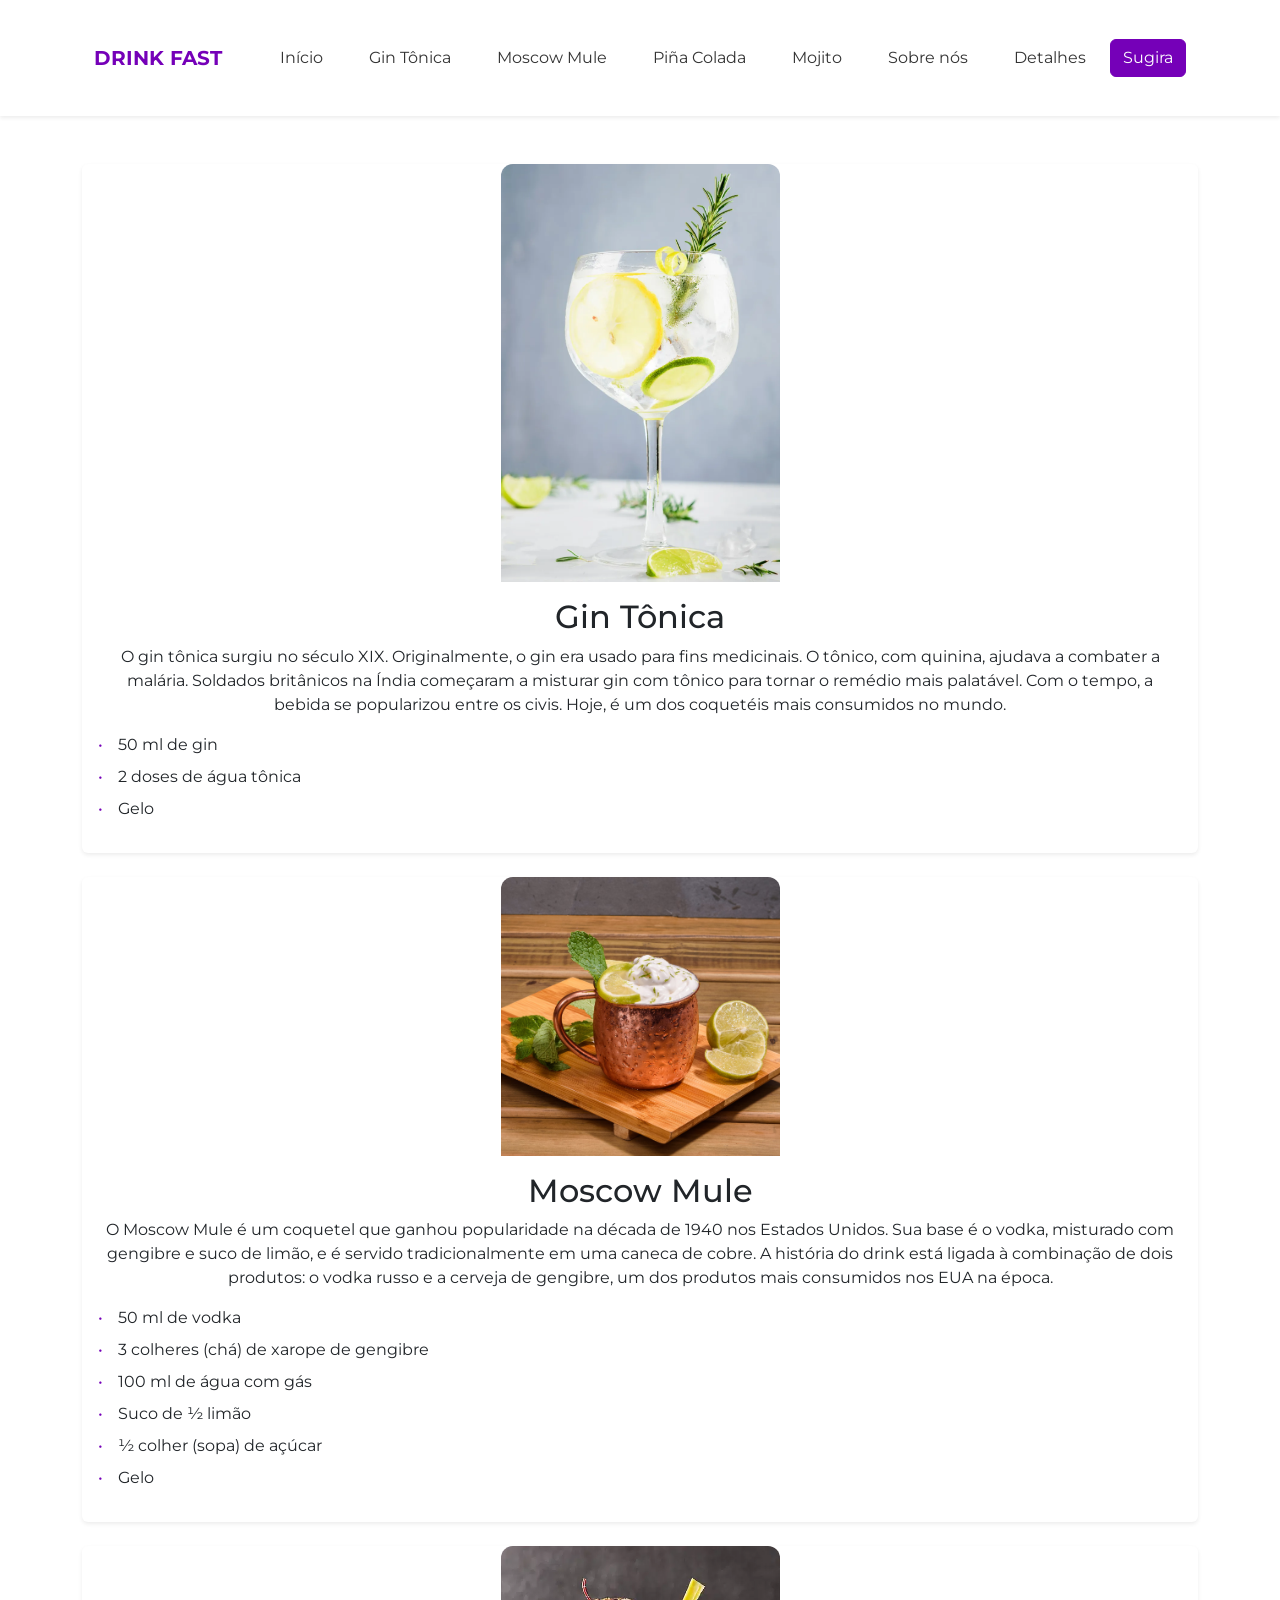
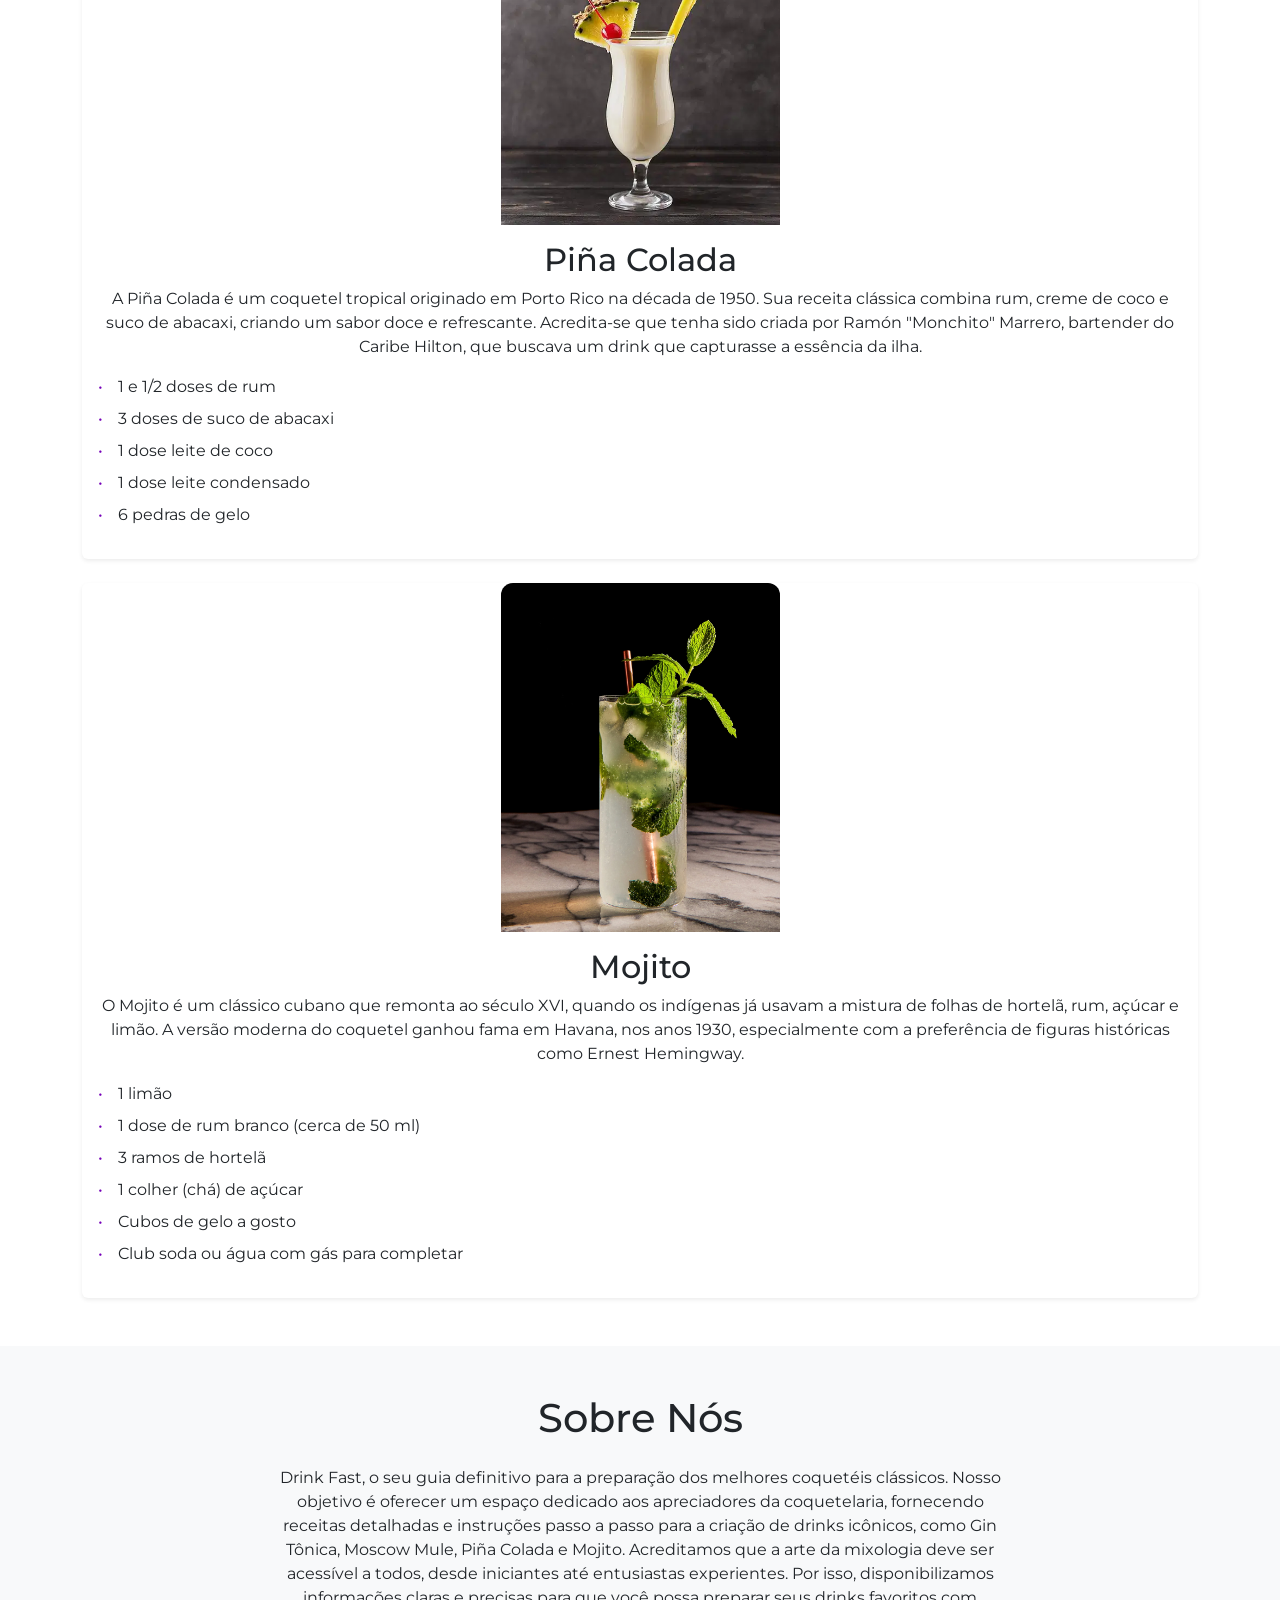
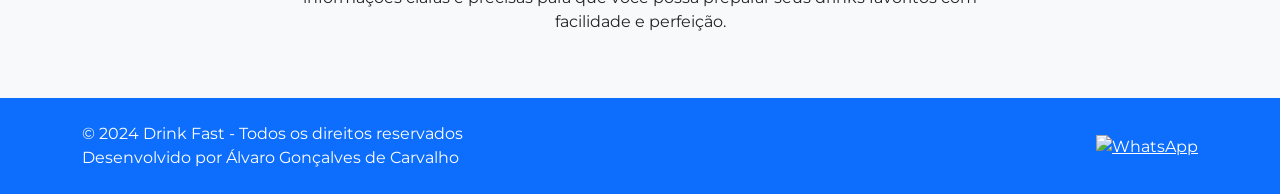
==== public/index.html @ 8f1afe5a "Início do projeto" ====
<!DOCTYPE html>
<html lang="en">

<head>
    <meta charset="UTF-8">
    <meta name="viewport" content="width=device-width, initial-scale=1.0">
    <title>AS MELHORES RECEITAS</title>
    <!-- Bootstrap CSS -->
    <link href="https://cdn.jsdelivr.net/npm/bootstrap@5.3.2/dist/css/bootstrap.min.css" rel="stylesheet">
    <link rel="preconnect" href="https://fonts.googleapis.com">
    <link rel="preconnect" href="https://fonts.gstatic.com" crossorigin>
    <link href="https://fonts.googleapis.com/css2?family=Montserrat:ital,wght@0,100..900;1,100..900&display=swap"
        rel="stylesheet">
    <link rel="stylesheet" href="style.css">
    <script src="app.js" defer></script>
</head>

<body>
    <header class="sticky-top bg-white shadow-sm">
        <div class="container">
            <nav class="navbar navbar-expand-lg navbar-light">
                <div class="container-fluid">
                    <a class="navbar-brand titulonav" href="#">DRINK FAST</a>
                    <button class="navbar-toggler" type="button" data-bs-toggle="collapse" data-bs-target="#navbarNav">
                        <span class="navbar-toggler-icon"></span>
                    </button>
                    <div class="collapse navbar-collapse" id="navbarNav">
                        <ul class="navbar-nav ms-auto">
                            <li class="nav-item">
                                <a class="nav-link" href="#drinks">Início</a>
                            </li>
                            <li class="nav-item">
                                <a class="nav-link" href="#gin-tonica">Gin Tônica</a>
                            </li>
                            <li class="nav-item">
                                <a class="nav-link" href="#moscow-mule">Moscow Mule</a>
                            </li>
                            <li class="nav-item">
                                <a class="nav-link" href="#pina-colada">Piña Colada</a>
                            </li>
                            <li class="nav-item">
                                <a class="nav-link" href="#mojito">Mojito</a>
                            </li>
                            <li class="nav-item">
                                <a class="nav-link" href="#sobre">Sobre nós</a>
                            </li>
                            <li class="nav-item">
                                <a class="nav-link" href="detalhes.html">Detalhes</a>
                            </li>
                        </ul>
                        <a href="https://api.whatsapp.com/qr/OTZYBGPVHDO6G1?autoload=1&app_absent=0" class="btn btn-primary ms-3">Sugira</a>
                    </div>
                </div>
            </nav>
        </div>
    </header>

    <main>
        <section class="bebidas py-5" id="drinks">
            <div class="container">
                <div class="row row-cols-1 g-4">
                    <div class="col" id="gin-tonica">
                        <div class="card h-100 shadow-sm">
                            <div class="d-flex justify-content-center">
                                <img src="imgs/gin_tonica.webp" class="card-img-top w-25" alt="Gin Tônica">
                            </div>
                            <div class="card-body">
                                <h2 class="card-title">Gin Tônica</h2>
                                <p class="card-text">O gin tônica surgiu no século XIX. Originalmente, o gin era usado para fins medicinais. O
                                    tônico, com quinina, ajudava a combater a malária. Soldados britânicos na Índia começaram a misturar
                                    gin com tônico para tornar o remédio mais palatável. Com o tempo, a bebida se popularizou entre os
                                    civis. Hoje, é um dos coquetéis mais consumidos no mundo.</p>
                                <ul class="ingredientes">
                                    <li>50 ml de gin</li>
                                    <li>2 doses de água tônica</li>
                                    <li>Gelo</li>
                                </ul>
                            </div>
                        </div>
                    </div>

                    <div class="col" id="moscow-mule">
                        <div class="card h-100 shadow-sm">
                            <div class="d-flex justify-content-center">
                                <img src="imgs/moscow_mule.avif" class="card-img-top w-25" alt="Moscow Mule">
                            </div>
                            <div class="card-body">
                                <h2 class="card-title">Moscow Mule</h2>
                                <p class="card-text">O Moscow Mule é um coquetel que ganhou popularidade na década de 1940 nos Estados Unidos.
                                    Sua base é o vodka, misturado com gengibre e suco de limão, e é servido tradicionalmente em uma
                                    caneca de cobre. A história do drink está ligada à combinação de dois produtos: o vodka
                                    russo e a cerveja de gengibre, um dos produtos mais consumidos nos EUA na época.</p>
                                <ul class="ingredientes">
                                    <li>50 ml de vodka</li>
                                    <li>3 colheres (chá) de xarope de gengibre</li>
                                    <li>100 ml de água com gás</li>
                                    <li>Suco de ½ limão</li>
                                    <li>½ colher (sopa) de açúcar</li>
                                    <li>Gelo</li>
                                </ul>
                            </div>
                        </div>
                    </div>

                    <div class="col" id="pina-colada">
                        <div class="card h-100 shadow-sm">
                            <div class="d-flex justify-content-center">
                                <img src="imgs/pina_colada.webp" class="card-img-top w-25" alt="Piña Colada">
                            </div>
                            <div class="card-body">
                                <h2 class="card-title">Piña Colada</h2>
                                <p class="card-text">A Piña Colada é um coquetel tropical originado em Porto Rico na década de 1950. Sua receita
                                    clássica combina rum, creme de coco e suco de abacaxi, criando um sabor doce e refrescante.
                                    Acredita-se que tenha sido criada por Ramón "Monchito" Marrero, bartender do Caribe Hilton,
                                    que buscava um drink que capturasse a essência da ilha.</p>
                                <ul class="ingredientes">
                                    <li>1 e 1/2 doses de rum</li>
                                    <li>3 doses de suco de abacaxi</li>
                                    <li>1 dose leite de coco</li>
                                    <li>1 dose leite condensado</li>
                                    <li>6 pedras de gelo</li>
                                </ul>
                            </div>
                        </div>
                    </div>

                    <div class="col" id="mojito">
                        <div class="card h-100 shadow-sm">
                            <div class="d-flex justify-content-center">
                                <img src="imgs/mojito.webp" class="card-img-top w-25" alt="Mojito">
                            </div>
                            <div class="card-body">
                                <h2 class="card-title">Mojito</h2>
                                <p class="card-text">O Mojito é um clássico cubano que remonta ao século XVI, quando os indígenas já usavam a mistura
                                    de folhas de hortelã, rum, açúcar e limão. A versão moderna do coquetel ganhou fama em Havana,
                                    nos anos 1930, especialmente com a preferência de figuras históricas como Ernest Hemingway.</p>
                                <ul class="ingredientes">
                                    <li>1 limão</li>
                                    <li>1 dose de rum branco (cerca de 50 ml)</li>
                                    <li>3 ramos de hortelã</li>
                                    <li>1 colher (chá) de açúcar</li>
                                    <li>Cubos de gelo a gosto</li>
                                    <li>Club soda ou água com gás para completar</li>
                                </ul>
                            </div>
                        </div>
                    </div>
                </div>
            </div>
        </section>

        <div class="tsobrenos py-5 bg-light" id="sobre">
            <div class="container">
                <h1 class="text-center mb-4">Sobre Nós</h1>
                <div class="row justify-content-center">
                    <div class="col-md-8">
                        <p class="text-center">
                            Drink Fast, o seu guia definitivo para a preparação dos melhores coquetéis clássicos. Nosso objetivo é
                            oferecer um espaço dedicado aos apreciadores da coquetelaria, fornecendo receitas detalhadas e
                            instruções passo a passo para a criação de drinks icônicos, como Gin Tônica, Moscow Mule, Piña Colada e
                            Mojito.
                            Acreditamos que a arte da mixologia deve ser acessível a todos, desde iniciantes até entusiastas
                            experientes. Por isso, disponibilizamos informações claras e precisas para que você possa preparar seus
                            drinks favoritos com facilidade e perfeição.
                        </p>
                    </div>
                </div>
            </div>
        </div>
    </main>

    <footer class="bg-primary text-white py-4">
        <div class="container">
            <div class="row align-items-center">
                <div class="col-md-6">
                    <p class="mb-0">© 2024 Drink Fast - Todos os direitos reservados</p>
                    <p class="mb-0">Desenvolvido por Álvaro Gonçalves de Carvalho</p>
                </div>
                <div class="col-md-6 text-md-end">
                    <a href="https://api.whatsapp.com/qr/OTZYBGPVHDO6G1?autoload=1&app_absent=0" class="text-white">
                        <img src="imgs/whatsapp.png" alt="WhatsApp" class="social-icon">
                    </a>
                </div>
            </div>
        </div>
    </footer>

    <!-- Bootstrap JS -->
    <script src="https://cdn.jsdelivr.net/npm/bootstrap@5.3.2/dist/js/bootstrap.bundle.min.js"></script>
</body>

</html>
---- public/style.css ----
* {
    margin: 0;
    padding: 0;
    box-sizing: border-box;
    font-family: "Montserrat", sans-serif;
}

body {
    background-color: rgb(255, 255, 255);
    min-height: 100vh;
    display: flex;
    flex-direction: column;
}

header {
    padding: 20px 4%;
    background-color: #fff;
    box-shadow: 0 2px 10px rgba(0, 0, 0, 0.1);
    position: sticky;
    top: 0;
    z-index: 1000;
}

.titulonav {
    color: #7500b8;
    font-weight: bold;
}

.pesquisa {
    display: flex;
    align-items: center;
    justify-content: space-between;
    flex-wrap: wrap;
    gap: 20px;
    max-width: 1200px;
    margin: 0 auto;
}

.nav-link {
    color: #333;
    transition: color 0.3s ease;
}

.nav-link:hover {
    color: #7500b8;
}

header a {
    text-decoration: none;
}

header ul {
    list-style-type: none;
    display: flex;
    flex-wrap: wrap;
    gap: 30px;
}

header nav ul li {
    padding: 10px 0;
    position: relative;
}

header nav ul li::after {
    content: '';
    position: absolute;
    width: 0;
    height: 2px;
    bottom: 0;
    left: 0;
    background-color: #7500b8;
    transition: width 0.3s ease;
}

header nav ul li:hover::after {
    width: 100%;
}

.btn-primary {
    background-color: #7500b8;
    border-color: #7500b8;
}

.btn-primary:hover {
    background-color: #5a008f;
    border-color: #5a008f;
}

.bebidas {
    display: grid;
    grid-template-columns: repeat(auto-fit, minmax(300px, 1fr));
    gap: 40px;
    padding: 40px 20px;
    text-align: center;
}

main .img-gin img,
main .img-mule img,
main .img-pina img,
main .img-mojito img {
    width: 100%;
    max-width: 300px;
    height: auto;
    border-radius: 12px;
    object-fit: cover;
    transition: transform 0.3s ease;
}

main .img-gin img:hover,
main .img-mule img:hover,
main .img-pina img:hover,
main .img-mojito img:hover {
    transform: scale(1.05);
}

.img-gin, .img-mule, .img-pina, .img-mojito {
    display: flex;
    flex-direction: column;
    align-items: center;
    gap: 20px;
    padding: 20px;
    background-color: #fff;
    border-radius: 15px;
    box-shadow: 0 4px 15px rgba(0, 0, 0, 0.1);
    transition: transform 0.3s ease;
}

.img-gin:hover, .img-mule:hover, .img-pina:hover, .img-mojito:hover {
    transform: translateY(-5px);
}

.tsobrenos {
    padding: 50px 20px;
    text-align: center;
    background-color: #f9f9f9;
}

.sobrenos {
    padding: 20px;
    max-width: 800px;
    margin: 0 auto;
}

main .text-imagem {
    text-align: justify;
    max-width: 600px;
    margin: 0 auto;
}

.ingredientes {
    list-style-type: none;
    margin-top: 15px;
    padding: 0;
    text-align: left;
}

.ingredientes li {
    margin-bottom: 8px;
    padding-left: 20px;
    position: relative;
}

.ingredientes li::before {
    content: "•";
    color: #7500b8;
    position: absolute;
    left: 0;
}

footer {
    background-color: #7500b8;
    color: white;
    padding: 30px 0;
    margin-top: auto;
}

.footer-content {
    max-width: 1200px;
    margin: 0 auto;
    padding: 0 20px;
    display: flex;
    justify-content: space-between;
    align-items: center;
    flex-wrap: wrap;
    gap: 20px;
}

.footer-info {
    text-align: left;
}

.footer-info p {
    margin: 5px 0;
    font-size: 14px;
}

.footer-social {
    display: flex;
    gap: 15px;
}

.social-icon {
    width: 30px;
    height: 30px;
    transition: transform 0.3s ease;
}

.social-icon:hover {
    transform: scale(1.2);
}

/* Media Queries */
@media screen and (max-width: 768px) {
    .pesquisa {
        flex-direction: column;
        align-items: center;
    }

    header nav ul {
        justify-content: center;
        gap: 15px;
    }

    header nav ul li {
        padding: 5px 0;
    }

    .bebidas {
        grid-template-columns: 1fr;
    }

    .tsobrenos {
        padding: 30px 15px;
    }

    .sobrenos {
        padding: 15px;
    }

    .footer-content {
        flex-direction: column;
        text-align: center;
    }

    .footer-info {
        text-align: center;
    }
}

@media screen and (max-width: 480px) {
    header {
        padding: 15px 4%;
    }

    header .btn-contato button {
        padding: 10px 30px;
        font-size: 16px;
    }

    .img-gin, .img-mule, .img-pina, .img-mojito {
        padding: 15px;
    }

    main .text-imagem {
        padding: 0 15px;
    }
}

.card {
    transition: transform 0.3s ease;
    border: none;
}

.card:hover {
    transform: translateY(-5px);
}

.card-img-top {
    border-radius: 12px 12px 0 0;
    transition: transform 0.3s ease;
}

.card:hover .card-img-top {
    transform: scale(1.05);
}
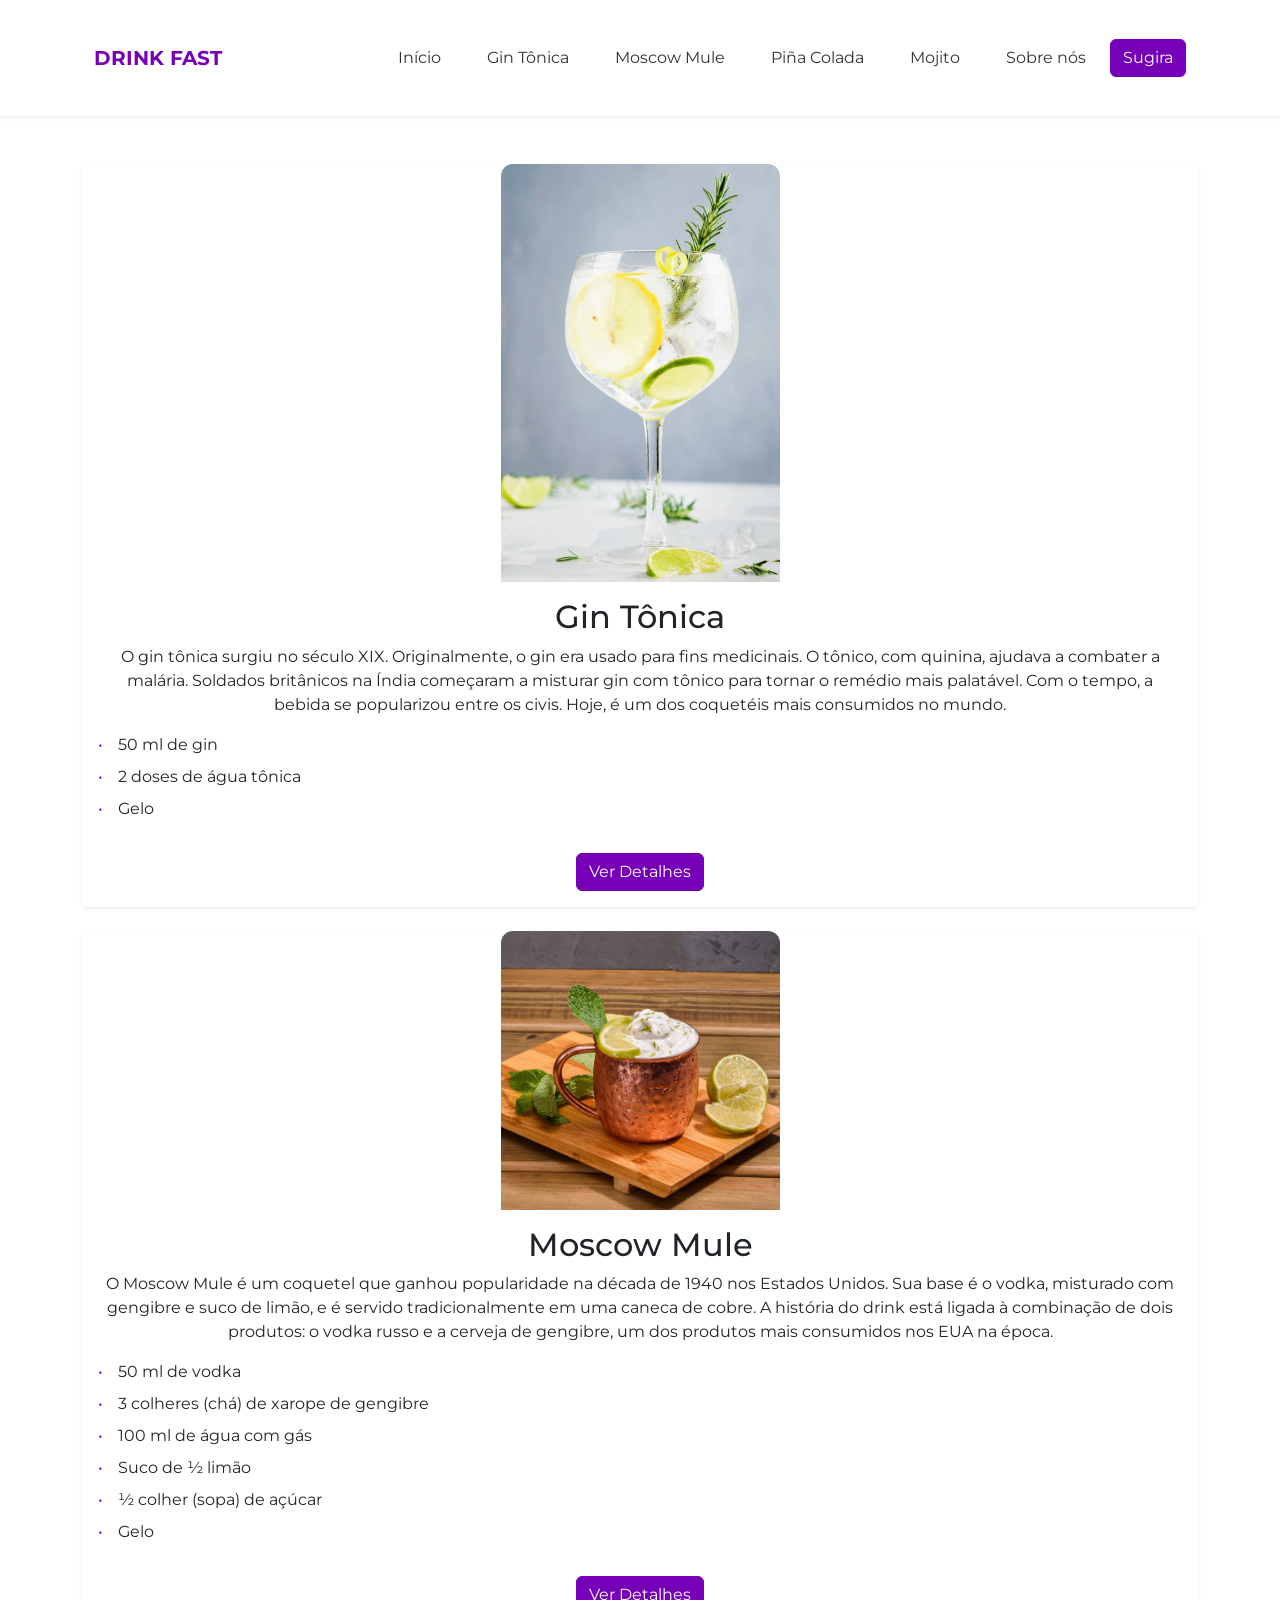
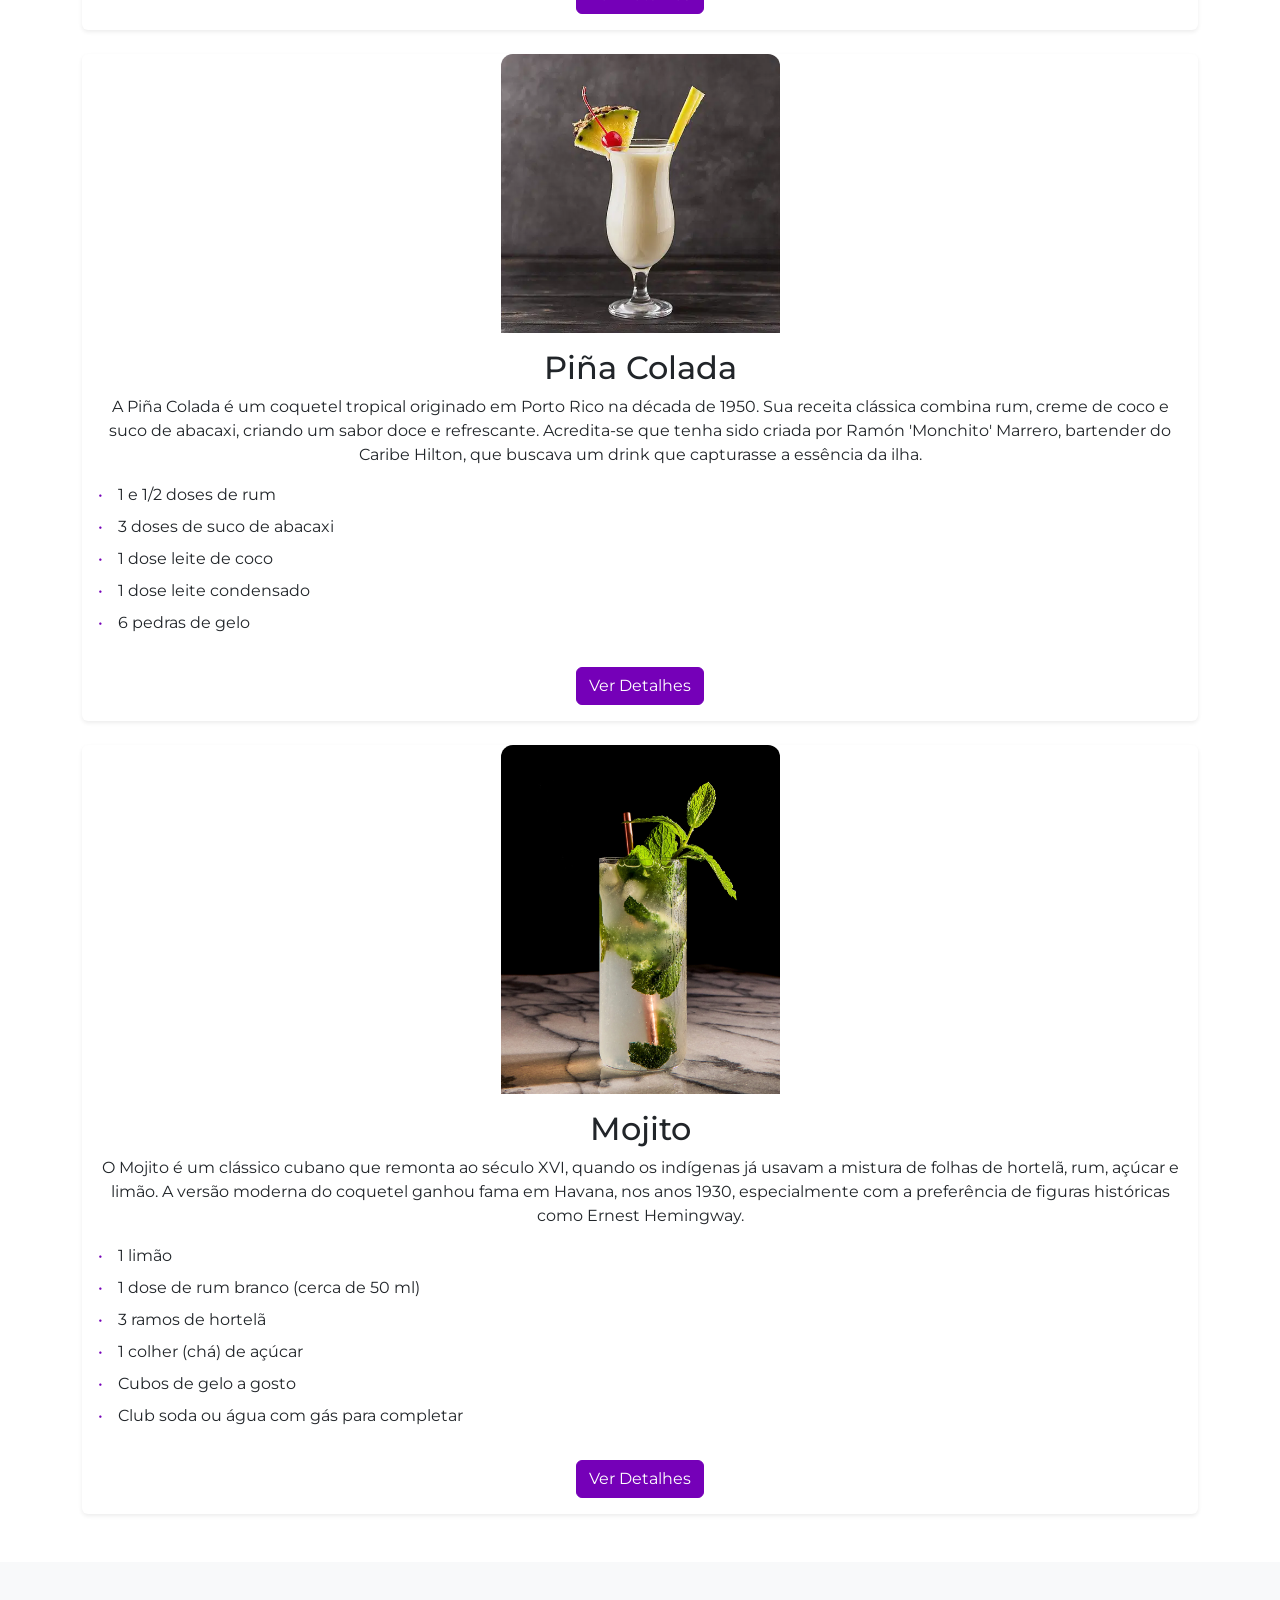
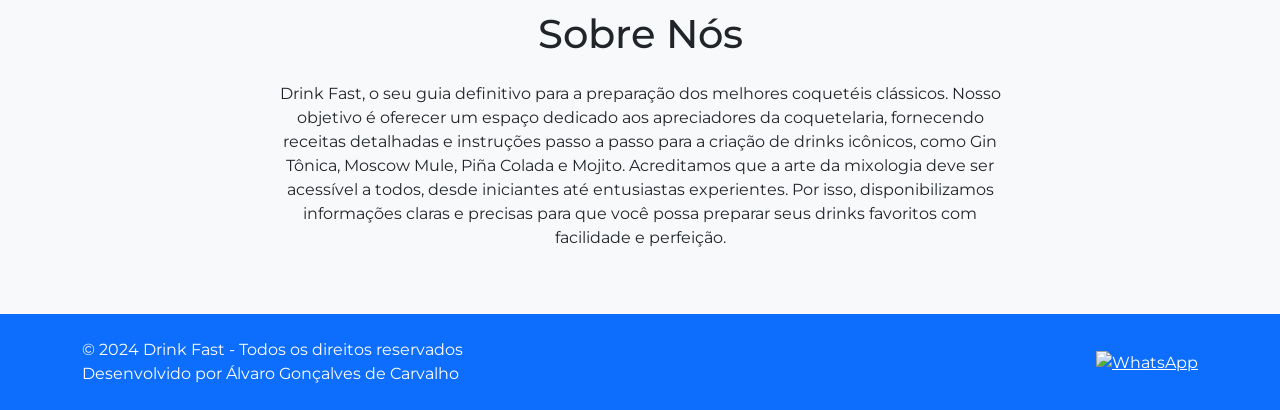
==== commit 365efb53: "Arquivos não salvos, agora resolvidos" ====
--- a/public/index.html
+++ b/public/index.html
@@ -44,9 +44,6 @@
                             <li class="nav-item">
                                 <a class="nav-link" href="#sobre">Sobre nós</a>
                             </li>
-                            <li class="nav-item">
-                                <a class="nav-link" href="detalhes.html">Detalhes</a>
-                            </li>
                         </ul>
                         <a href="https://api.whatsapp.com/qr/OTZYBGPVHDO6G1?autoload=1&app_absent=0" class="btn btn-primary ms-3">Sugira</a>
                     </div>
@@ -59,92 +56,7 @@
         <section class="bebidas py-5" id="drinks">
             <div class="container">
                 <div class="row row-cols-1 g-4">
-                    <div class="col" id="gin-tonica">
-                        <div class="card h-100 shadow-sm">
-                            <div class="d-flex justify-content-center">
-                                <img src="imgs/gin_tonica.webp" class="card-img-top w-25" alt="Gin Tônica">
-                            </div>
-                            <div class="card-body">
-                                <h2 class="card-title">Gin Tônica</h2>
-                                <p class="card-text">O gin tônica surgiu no século XIX. Originalmente, o gin era usado para fins medicinais. O
-                                    tônico, com quinina, ajudava a combater a malária. Soldados britânicos na Índia começaram a misturar
-                                    gin com tônico para tornar o remédio mais palatável. Com o tempo, a bebida se popularizou entre os
-                                    civis. Hoje, é um dos coquetéis mais consumidos no mundo.</p>
-                                <ul class="ingredientes">
-                                    <li>50 ml de gin</li>
-                                    <li>2 doses de água tônica</li>
-                                    <li>Gelo</li>
-                                </ul>
-                            </div>
-                        </div>
-                    </div>
-
-                    <div class="col" id="moscow-mule">
-                        <div class="card h-100 shadow-sm">
-                            <div class="d-flex justify-content-center">
-                                <img src="imgs/moscow_mule.avif" class="card-img-top w-25" alt="Moscow Mule">
-                            </div>
-                            <div class="card-body">
-                                <h2 class="card-title">Moscow Mule</h2>
-                                <p class="card-text">O Moscow Mule é um coquetel que ganhou popularidade na década de 1940 nos Estados Unidos.
-                                    Sua base é o vodka, misturado com gengibre e suco de limão, e é servido tradicionalmente em uma
-                                    caneca de cobre. A história do drink está ligada à combinação de dois produtos: o vodka
-                                    russo e a cerveja de gengibre, um dos produtos mais consumidos nos EUA na época.</p>
-                                <ul class="ingredientes">
-                                    <li>50 ml de vodka</li>
-                                    <li>3 colheres (chá) de xarope de gengibre</li>
-                                    <li>100 ml de água com gás</li>
-                                    <li>Suco de ½ limão</li>
-                                    <li>½ colher (sopa) de açúcar</li>
-                                    <li>Gelo</li>
-                                </ul>
-                            </div>
-                        </div>
-                    </div>
-
-                    <div class="col" id="pina-colada">
-                        <div class="card h-100 shadow-sm">
-                            <div class="d-flex justify-content-center">
-                                <img src="imgs/pina_colada.webp" class="card-img-top w-25" alt="Piña Colada">
-                            </div>
-                            <div class="card-body">
-                                <h2 class="card-title">Piña Colada</h2>
-                                <p class="card-text">A Piña Colada é um coquetel tropical originado em Porto Rico na década de 1950. Sua receita
-                                    clássica combina rum, creme de coco e suco de abacaxi, criando um sabor doce e refrescante.
-                                    Acredita-se que tenha sido criada por Ramón "Monchito" Marrero, bartender do Caribe Hilton,
-                                    que buscava um drink que capturasse a essência da ilha.</p>
-                                <ul class="ingredientes">
-                                    <li>1 e 1/2 doses de rum</li>
-                                    <li>3 doses de suco de abacaxi</li>
-                                    <li>1 dose leite de coco</li>
-                                    <li>1 dose leite condensado</li>
-                                    <li>6 pedras de gelo</li>
-                                </ul>
-                            </div>
-                        </div>
-                    </div>
-
-                    <div class="col" id="mojito">
-                        <div class="card h-100 shadow-sm">
-                            <div class="d-flex justify-content-center">
-                                <img src="imgs/mojito.webp" class="card-img-top w-25" alt="Mojito">
-                            </div>
-                            <div class="card-body">
-                                <h2 class="card-title">Mojito</h2>
-                                <p class="card-text">O Mojito é um clássico cubano que remonta ao século XVI, quando os indígenas já usavam a mistura
-                                    de folhas de hortelã, rum, açúcar e limão. A versão moderna do coquetel ganhou fama em Havana,
-                                    nos anos 1930, especialmente com a preferência de figuras históricas como Ernest Hemingway.</p>
-                                <ul class="ingredientes">
-                                    <li>1 limão</li>
-                                    <li>1 dose de rum branco (cerca de 50 ml)</li>
-                                    <li>3 ramos de hortelã</li>
-                                    <li>1 colher (chá) de açúcar</li>
-                                    <li>Cubos de gelo a gosto</li>
-                                    <li>Club soda ou água com gás para completar</li>
-                                </ul>
-                            </div>
-                        </div>
-                    </div>
+                    <!-- Os cards serão inseridos aqui dinamicamente pelo JavaScript -->
                 </div>
             </div>
         </section>
